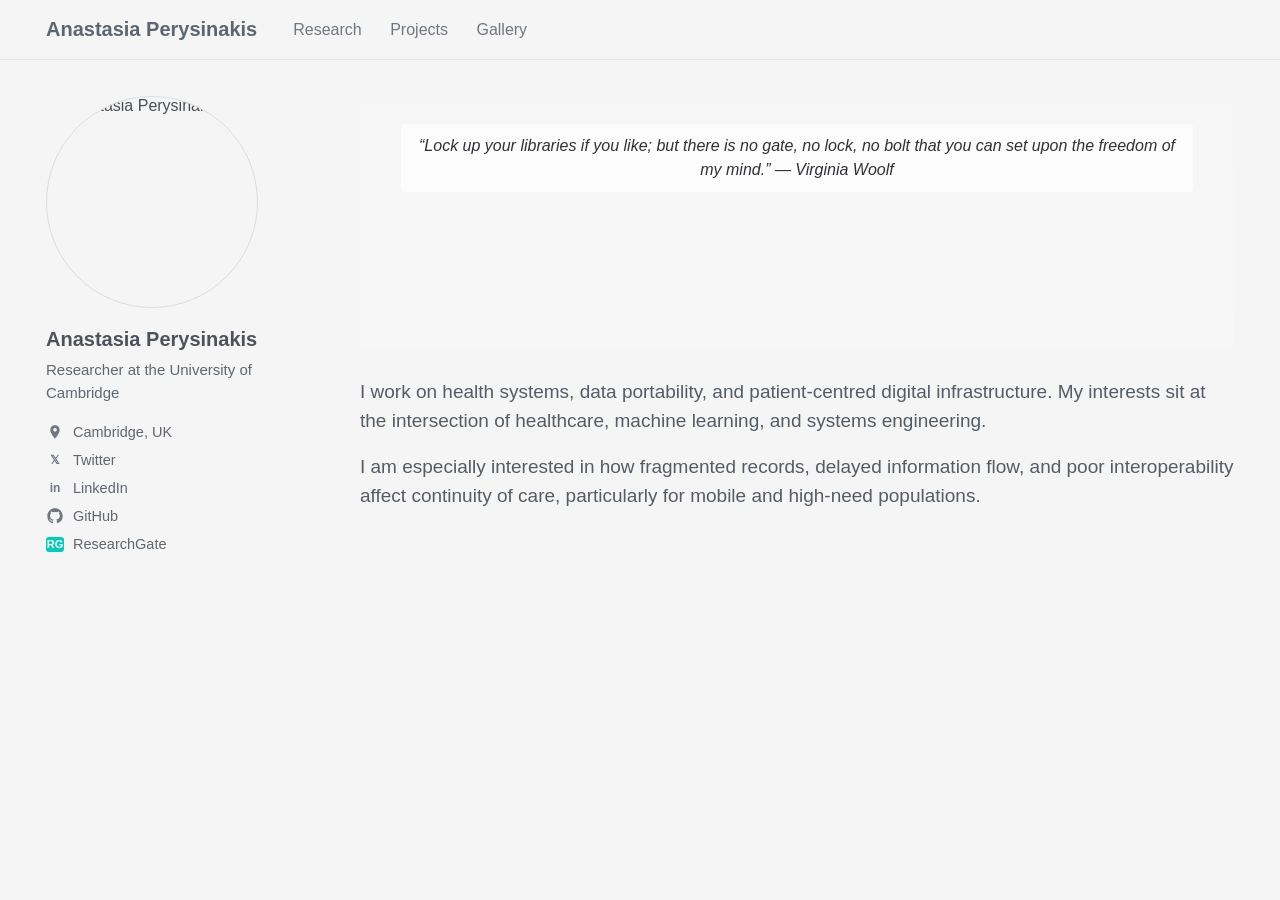
==== index.html @ 56e3ddc2 "Revise hero quote and author name in index.html Updated the quote in the hero banner and fixed the a" ====
<!DOCTYPE html>
<html lang="en">
<head>
  <meta charset="UTF-8" />
  <meta name="viewport" content="width=device-width, initial-scale=1.0" />
  <title>Anastasia Perysinakis</title>
  <link rel="stylesheet" href="style.css" />
</head>
<body>
  <header>
    <a class="site-title" href="/">Anastasia Perysinakis</a>
    <nav>
      <a href="research.html">Research</a>
      <a href="projects.html">Projects</a>
      <a href="photography.html">Gallery</a>
    </nav>
  </header>

  <div class="container">
    <aside class="sidebar">
      <img class="profile-pic" src="https://via.placeholder.com/300" alt="Anastasia Perysinakis" />

      <h2>Anastasia Perysinakis</h2>
      <p class="role">Researcher at the University of Cambridge</p>

      <div class="info-item">
        <span class="icon">
          <svg viewBox="0 0 24 24" width="16" height="16" fill="currentColor">
            <path d="M12 2C8.13 2 5 5.13 5 9c0 5.25 7 13 7 13s7-7.75 7-13c0-3.87-3.13-7-7-7zm0 9.5A2.5 2.5 0 1 1 12 6a2.5 2.5 0 0 1 0 5.5z"/>
          </svg>
        </span>
        <span>Cambridge, UK</span>
      </div>

      <a class="social-link" href="https://x.com/APerysinakis" target="_blank" rel="noopener noreferrer">
        <span class="icon">𝕏</span>
        <span>Twitter</span>
      </a>

      <a class="social-link" href="https://www.linkedin.com/in/anastasia-perysinakis/" target="_blank" rel="noopener noreferrer">
        <span class="icon">in</span>
        <span>LinkedIn</span>
      </a>

      <a class="social-link" href="https://github.com/AnastasiaPerysinakis/" target="_blank" rel="noopener noreferrer">
        <span class="icon">
          <svg viewBox="0 0 24 24" width="16" height="16" fill="currentColor" aria-hidden="true">
            <path d="M12 .5C5.65.5.5 5.65.5 12a11.5 11.5 0 0 0 7.86 10.92c.58.11.79-.25.79-.56 0-.27-.01-1.17-.02-2.12-3.2.7-3.88-1.36-3.88-1.36-.52-1.32-1.28-1.67-1.28-1.67-1.05-.72.08-.71.08-.71 1.16.08 1.77 1.19 1.77 1.19 1.03 1.76 2.7 1.25 3.36.96.1-.75.4-1.25.73-1.54-2.55-.29-5.23-1.27-5.23-5.66 0-1.25.45-2.27 1.18-3.08-.12-.29-.51-1.46.11-3.04 0 0 .96-.31 3.14 1.18A10.9 10.9 0 0 1 12 6.03c.97 0 1.95.13 2.86.38 2.18-1.49 3.13-1.18 3.13-1.18.63 1.58.24 2.75.12 3.04.73.81 1.18 1.83 1.18 3.08 0 4.4-2.69 5.36-5.25 5.65.41.35.78 1.04.78 2.1 0 1.52-.01 2.75-.01 3.13 0 .31.2.68.8.56A11.5 11.5 0 0 0 23.5 12C23.5 5.65 18.35.5 12 .5z"/>
          </svg>
        </span>
        <span>GitHub</span>
      </a>

      <a class="social-link" href="https://www.researchgate.net/profile/Anastasia-Perysinakis-2/" target="_blank" rel="noopener noreferrer">
        <span class="icon rg-icon">RG</span>
        <span>ResearchGate</span>
      </a>
    </aside>

    <main class="main">
      <div class="hero-banner">
        <div class="hero-quote">
          “Lock up your libraries if you like; but there is no gate, no lock, no bolt that you can set upon the freedom of my mind.” — Virginia Woolf
        </div>
      </div>

      <div class="intro-text">
        <p>
          I work on health systems, data portability, and patient-centred digital infrastructure. My interests sit at the intersection of healthcare, machine learning, and systems engineering.
        </p>
        <p>
          I am especially interested in how fragmented records, delayed information flow, and poor interoperability affect continuity of care, particularly for mobile and high-need populations.
        </p>
      </div>
    </main>
  </div>
</body>
</html>
---- style.css ----
body {
  margin: 0;
  font-family: -apple-system, BlinkMacSystemFont, "Segoe UI", Roboto, sans-serif;
  background: #f5f5f5;
  color: #4a4f57;
}

header {
  display: flex;
  align-items: center;
  gap: 36px;
  padding: 18px 46px;
  border-bottom: 1px solid #e3e3e3;
  background: #f5f5f5;
}

.site-title {
  font-size: 20px;
  font-weight: 700;
  color: #5b6672;
  text-decoration: none;
}

nav a {
  margin-right: 24px;
  text-decoration: none;
  color: #6f7781;
  font-size: 16px;
}

nav a:hover,
nav a.active {
  color: #4f79a8;
}

.container {
  max-width: 1280px;
  margin: 0 auto;
  display: flex;
  gap: 64px;
  padding: 36px 46px 56px;
  box-sizing: border-box;
}

.sidebar {
  width: 250px;
  flex-shrink: 0;
}

.profile-pic {
  width: 210px;
  height: 210px;
  border-radius: 50%;
  object-fit: cover;
  border: 1px solid #dddddd;
  display: block;
  margin-bottom: 20px;
}

.sidebar h2 {
  margin: 0 0 8px 0;
  font-size: 20px;
  color: #4d535c;
}

.sidebar .role {
  margin: 0 0 20px 0;
  color: #5f6770;
  font-size: 15px;
  line-height: 1.5;
}

.info-item,
.social-link {
  display: flex;
  align-items: center;
  gap: 9px;
  color: #5f6770;
  text-decoration: none;
  margin-bottom: 12px;
  font-size: 14.5px;
}

.social-link:hover {
  color: #4f79a8;
}

.icon {
  width: 18px;
  display: inline-flex;
  justify-content: center;
  align-items: center;
  font-size: 12px;
  font-weight: 600;
  color: #6f7781;
  flex-shrink: 0;
}

.icon svg {
  display: block;
}

.rg-icon {
  font-size: 11px;
  font-weight: 700;
  color: white;
  background: #00ccbb;
  border-radius: 3px;
  padding: 2px 4px;
  line-height: 1;
  box-sizing: border-box;
}

.main {
  flex: 1;
  min-width: 0;
}

/* New hero banner */
.hero-banner {
  width: 100%;
  max-width: 900px;
  height: 245px;
  margin: 8px 0 28px 0;
  border-radius: 2px;
  background-image:
    linear-gradient(to bottom, rgba(255, 255, 255, 0.08), rgba(255, 255, 255, 0.16)),
    url("aroomofonesown.jpg");
  background-size: cover;
  background-repeat: no-repeat;
  background-position: center 38%;
  display: flex;
  align-items: flex-start;
  justify-content: center;
  padding: 20px 24px;
  box-sizing: border-box;
}

.hero-quote {
  max-width: 92%;
  text-align: center;
  font-style: italic;
  font-size: 16px;
  line-height: 1.5;
  color: #2f3135;
  background: rgba(255, 255, 255, 0.7);
  padding: 10px 16px;
  border-radius: 4px;
}

.intro-text {
  max-width: 900px;
  font-size: 19px;
  line-height: 1.55;
  color: #555c65;
}

.intro-text p {
  margin: 0 0 16px 0;
}

.section {
  max-width: 950px;
}

.section h1 {
  font-size: 24px;
  margin: 4px 0 18px 0;
  color: #4a5059;
}

.section h2 {
  font-size: 18px;
  margin: 24px 0 8px 0;
  color: #4a5059;
  font-weight: 600;
}

.section p {
  font-size: 16px;
  line-height: 1.6;
  color: #596069;
}

.section ul {
  list-style: disc;
  padding-left: 20px;
  margin: 2px 0 18px 0;
}

.section li {
  font-size: 15.5px;
  line-height: 1.55;
  color: #6a717a;
  margin: 0 0 14px 0;
  padding-left: 2px;
}

.section li strong {
  font-weight: 500;
  color: #4a5059;
}

.section a {
  color: #58a4d8;
  text-decoration: none;
}

.section a:hover {
  text-decoration: underline;
}

.paper-meta {
  display: block;
  margin-top: 2px;
}

.photo-grid {
  column-count: 2;
  column-gap: 16px;
  max-width: 900px;
}

.photo-item {
  position: relative;
  break-inside: avoid;
  margin-bottom: 16px;
  overflow: hidden;
}

.photo-item img {
  width: 100%;
  height: auto;
  display: block;
  transition: transform 0.3s ease;
}

.photo-caption {
  position: absolute;
  inset: 0;
  background: rgba(0, 0, 0, 0.42);
  color: white;
  font-size: 15px;
  line-height: 1.4;
  display: flex;
  align-items: center;
  justify-content: center;
  text-align: center;
  padding: 12px;
  opacity: 0;
  transition: opacity 0.25s ease;
}

.photo-item:hover .photo-caption {
  opacity: 1;
}

.photo-item:hover img {
  transform: scale(1.02);
}

@media (max-width: 900px) {
  header {
    flex-wrap: wrap;
    gap: 14px;
    padding: 18px 20px;
  }

  .container {
    flex-direction: column;
    gap: 28px;
    padding: 28px 20px 40px;
  }

  .sidebar {
    width: 100%;
  }

  .profile-pic {
    width: 180px;
    height: 180px;
  }

  .hero-banner {
    height: 210px;
    padding: 16px 16px;
    background-position: center 40%;
  }

  .hero-quote {
    font-size: 14px;
    line-height: 1.45;
    max-width: 96%;
    padding: 8px 12px;
  }

  .photo-grid {
    column-count: 1;
  }
}
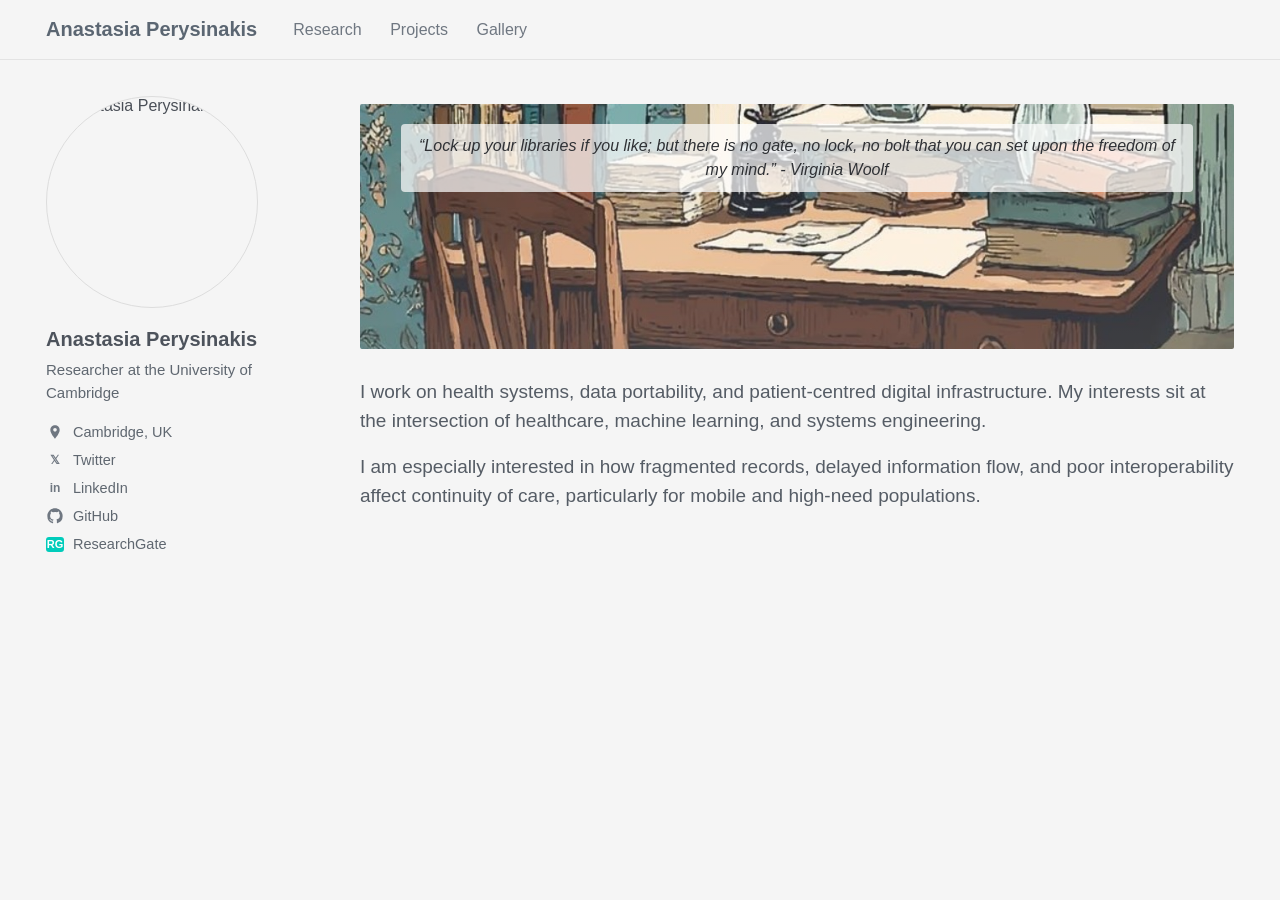
==== commit 00d8c24f: "Fix quote formatting in hero-quote section" ====
--- a/index.html
+++ b/index.html
@@ -60,7 +60,7 @@
     <main class="main">
       <div class="hero-banner">
         <div class="hero-quote">
-          “Lock up your libraries if you like; but there is no gate, no lock, no bolt that you can set upon the freedom of my mind.” — Virginia Woolf
+          “Lock up your libraries if you like; but there is no gate, no lock, no bolt that you can set upon the freedom of my mind.” - Virginia Woolf
         </div>
       </div>
 
--- a/style.css
+++ b/style.css
@@ -125,7 +125,7 @@
   border-radius: 2px;
   background-image:
     linear-gradient(to bottom, rgba(255, 255, 255, 0.08), rgba(255, 255, 255, 0.16)),
-    url("aroomofonesown.jpg");
+    url("images/aroomofonesown.jpg");
   background-size: cover;
   background-repeat: no-repeat;
   background-position: center 38%;
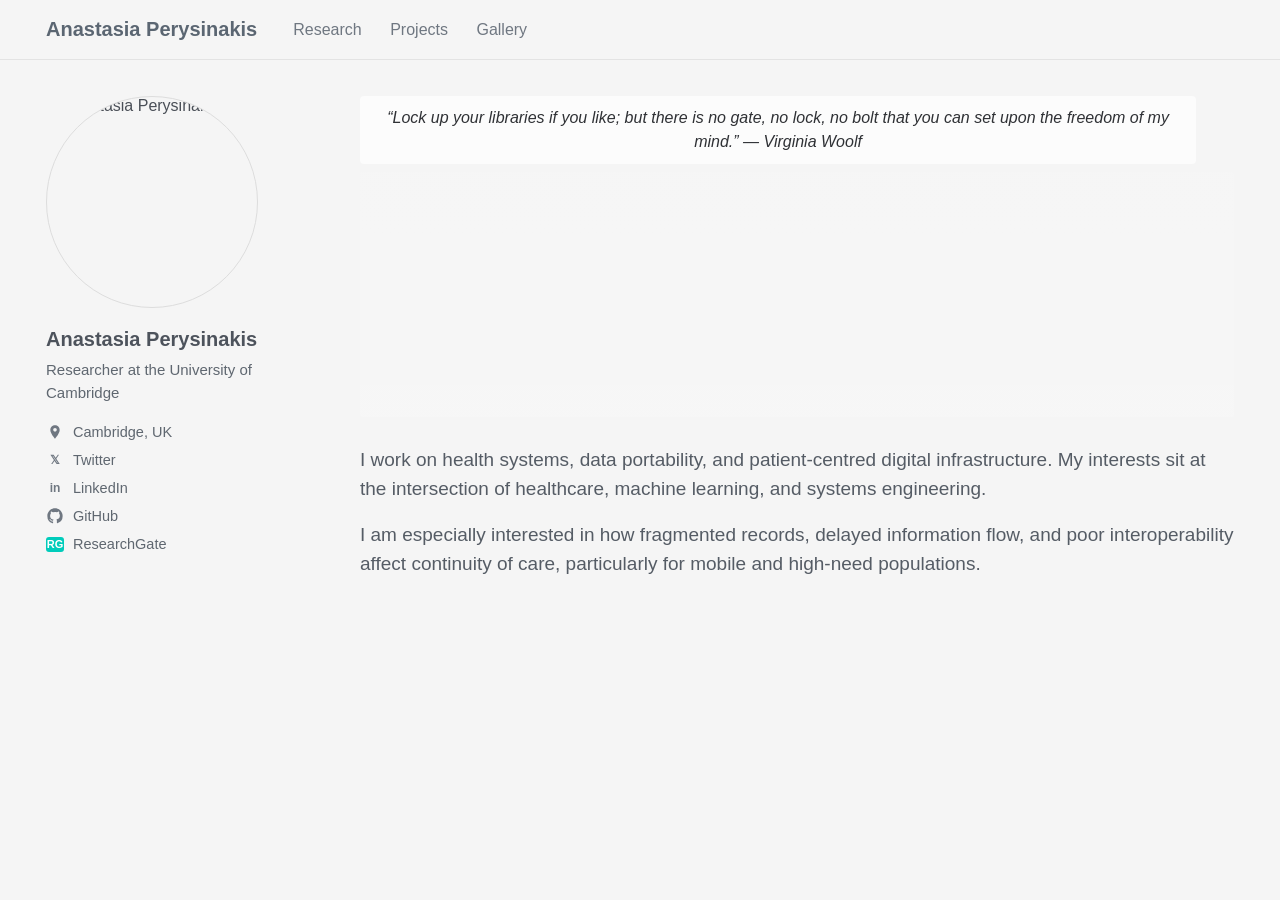
==== commit 33baa555: "Fix quotation marks in hero quote" ====
--- a/index.html
+++ b/index.html
@@ -58,10 +58,12 @@
     </aside>
 
     <main class="main">
-      <div class="hero-banner">
+      <div class="hero-block">
         <div class="hero-quote">
-          “Lock up your libraries if you like; but there is no gate, no lock, no bolt that you can set upon the freedom of my mind.” - Virginia Woolf
+          “Lock up your libraries if you like; but there is no gate, no lock, no bolt that you can set upon the freedom of my mind.” — Virginia Woolf
         </div>
+      
+        <div class="hero-banner"></div>
       </div>
 
       <div class="intro-text">
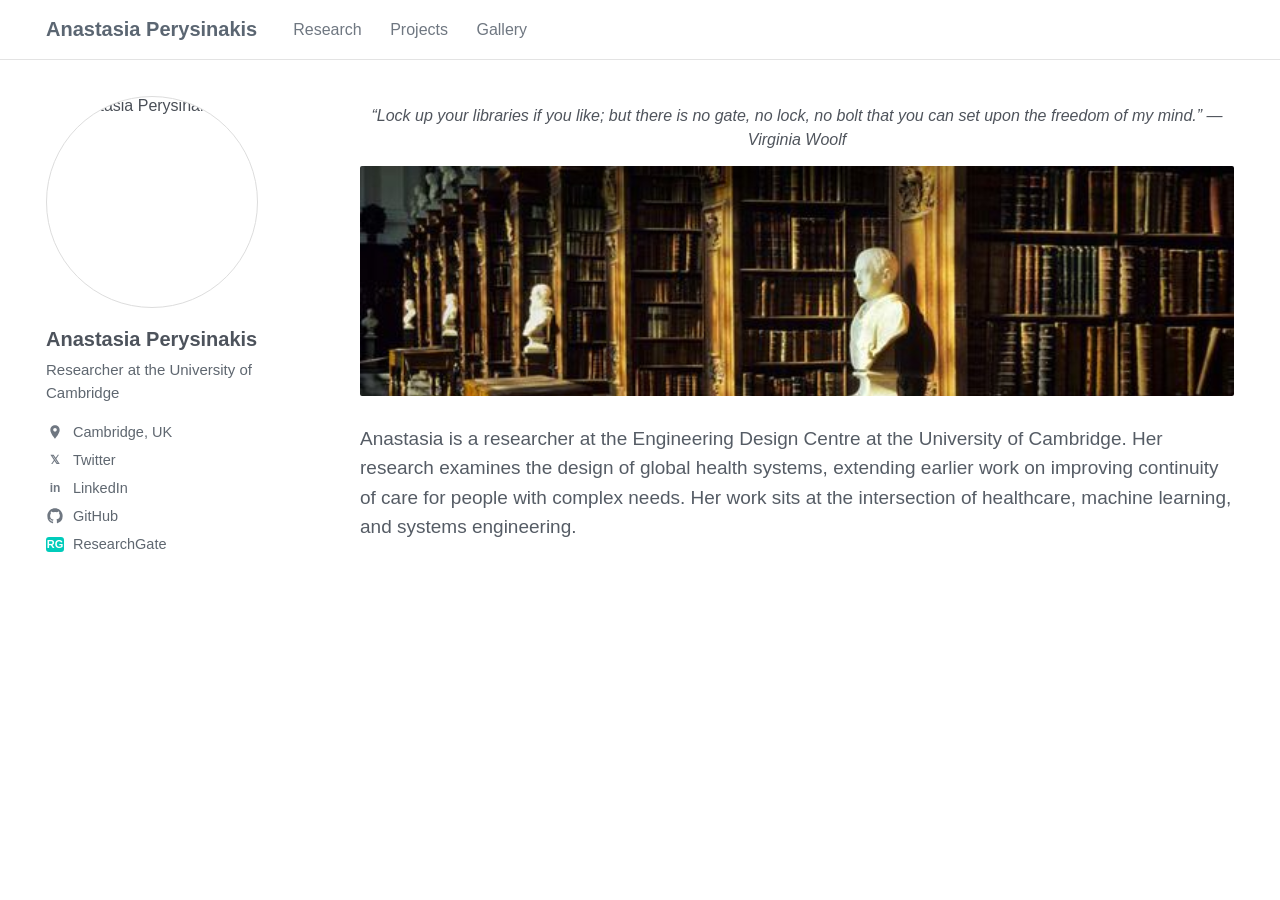
==== commit 54df0712: "Revise intro text to focus on research at Cambridge Updated the introduction text to provide a clear" ====
--- a/index.html
+++ b/index.html
@@ -68,10 +68,7 @@
 
       <div class="intro-text">
         <p>
-          I work on health systems, data portability, and patient-centred digital infrastructure. My interests sit at the intersection of healthcare, machine learning, and systems engineering.
-        </p>
-        <p>
-          I am especially interested in how fragmented records, delayed information flow, and poor interoperability affect continuity of care, particularly for mobile and high-need populations.
+          Anastasia is a researcher at the Engineering Design Centre at the University of Cambridge. Her research examines the design of global health systems, extending earlier work on improving continuity of care for people with complex needs.  Her work sits at the intersection of healthcare, machine learning, and systems engineering.
         </p>
       </div>
     </main>
--- a/style.css
+++ b/style.css
@@ -1,7 +1,7 @@
 body {
   margin: 0;
   font-family: -apple-system, BlinkMacSystemFont, "Segoe UI", Roboto, sans-serif;
-  background: #f5f5f5;
+  background: #ffffff;
   color: #4a4f57;
 }
 
@@ -11,7 +11,7 @@
   gap: 36px;
   padding: 18px 46px;
   border-bottom: 1px solid #e3e3e3;
-  background: #f5f5f5;
+  background: #ffffff;
 }
 
 .site-title {
@@ -116,36 +116,30 @@
   min-width: 0;
 }
 
-/* New hero banner */
-.hero-banner {
+/* Hero block: quote above image */
+.hero-block {
   width: 100%;
   max-width: 900px;
-  height: 245px;
   margin: 8px 0 28px 0;
-  border-radius: 2px;
-  background-image:
-    linear-gradient(to bottom, rgba(255, 255, 255, 0.08), rgba(255, 255, 255, 0.16)),
-    url("images/aroomofonesown.jpg");
-  background-size: cover;
-  background-repeat: no-repeat;
-  background-position: center 38%;
-  display: flex;
-  align-items: flex-start;
-  justify-content: center;
-  padding: 20px 24px;
-  box-sizing: border-box;
 }
 
 .hero-quote {
-  max-width: 92%;
   text-align: center;
   font-style: italic;
   font-size: 16px;
   line-height: 1.5;
-  color: #2f3135;
-  background: rgba(255, 255, 255, 0.7);
-  padding: 10px 16px;
-  border-radius: 4px;
+  color: #4f545c;
+  margin: 0 0 14px 0;
+}
+
+.hero-banner {
+  width: 100%;
+  height: 230px;
+  border-radius: 2px;
+  background-image: url("images/books.jpg");
+  background-size: cover;
+  background-repeat: no-repeat;
+  background-position: center center;
 }
 
 .intro-text {
@@ -281,17 +275,14 @@
     height: 180px;
   }
 
-  .hero-banner {
-    height: 210px;
-    padding: 16px 16px;
-    background-position: center 40%;
-  }
-
   .hero-quote {
     font-size: 14px;
     line-height: 1.45;
-    max-width: 96%;
-    padding: 8px 12px;
+    margin-bottom: 10px;
+  }
+
+  .hero-banner {
+    height: 190px;
   }
 
   .photo-grid {
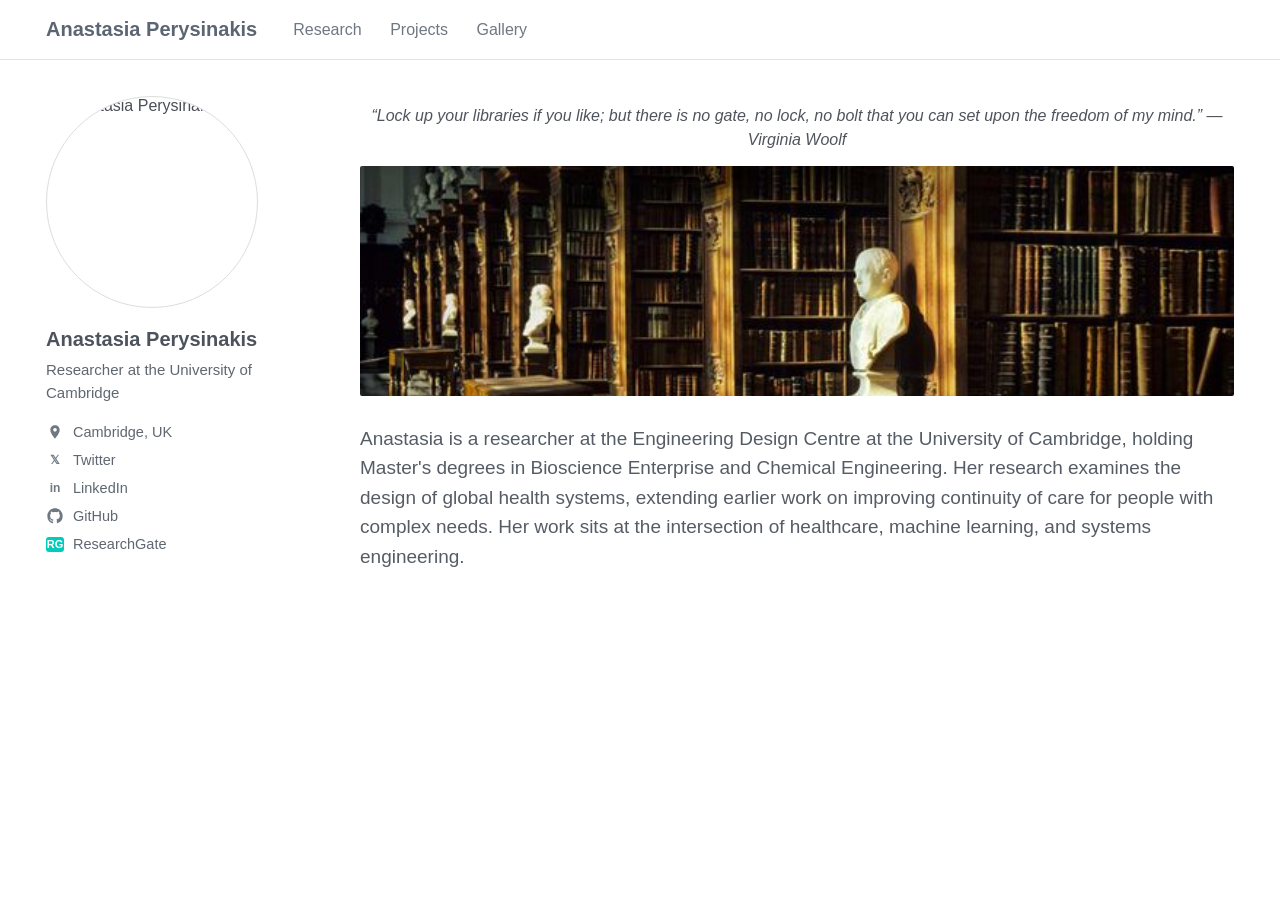
==== commit 31c96ed8: "Update researcher introduction with additional qualifications" ====
--- a/index.html
+++ b/index.html
@@ -68,7 +68,7 @@
 
       <div class="intro-text">
         <p>
-          Anastasia is a researcher at the Engineering Design Centre at the University of Cambridge. Her research examines the design of global health systems, extending earlier work on improving continuity of care for people with complex needs.  Her work sits at the intersection of healthcare, machine learning, and systems engineering.
+          Anastasia is a researcher at the Engineering Design Centre at the University of Cambridge, holding Master's degrees in Bioscience Enterprise and Chemical Engineering. Her research examines the design of global health systems, extending earlier work on improving continuity of care for people with complex needs.  Her work sits at the intersection of healthcare, machine learning, and systems engineering.
         </p>
       </div>
     </main>
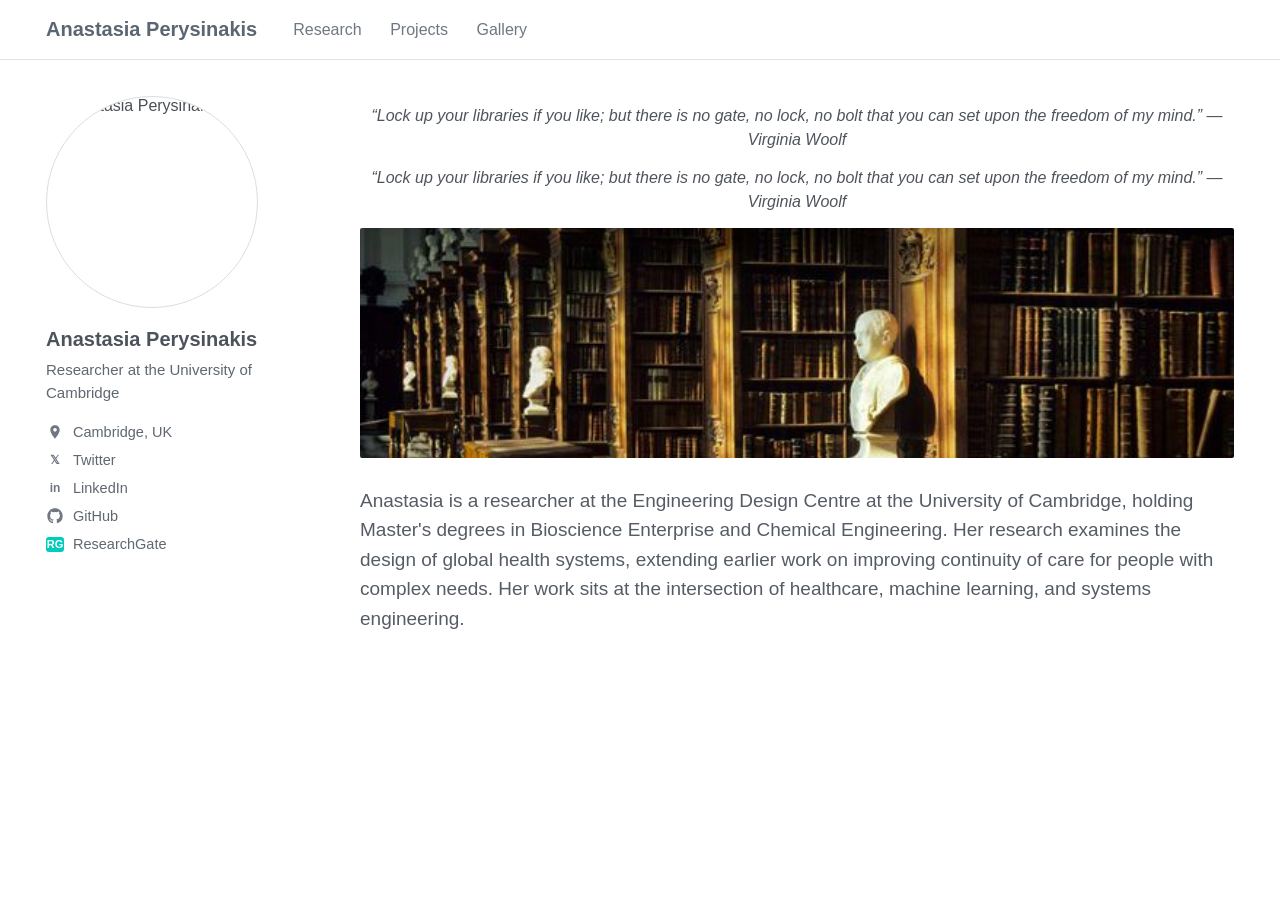
==== commit 895ee24b: "Update index.html" ====
--- a/index.html
+++ b/index.html
@@ -63,9 +63,15 @@
           “Lock up your libraries if you like; but there is no gate, no lock, no bolt that you can set upon the freedom of my mind.” — Virginia Woolf
         </div>
       
-        <div class="hero-banner"></div>
-      </div>
-
+       <div class="hero-block">
+          <div class="hero-quote">
+            “Lock up your libraries if you like; but there is no gate, no lock, no bolt that you can set upon the freedom of my mind.” — Virginia Woolf
+          </div>
+        
+          <div class="hero-banner">
+            <div class="hero-caption">Wren Library - Trinity College, Cambridge</div>
+          </div>
+        </div>
       <div class="intro-text">
         <p>
           Anastasia is a researcher at the Engineering Design Centre at the University of Cambridge, holding Master's degrees in Bioscience Enterprise and Chemical Engineering. Her research examines the design of global health systems, extending earlier work on improving continuity of care for people with complex needs.  Her work sits at the intersection of healthcare, machine learning, and systems engineering.
--- a/style.css
+++ b/style.css
@@ -133,6 +133,7 @@
 }
 
 .hero-banner {
+  position: relative;
   width: 100%;
   height: 230px;
   border-radius: 2px;
@@ -140,6 +141,27 @@
   background-size: cover;
   background-repeat: no-repeat;
   background-position: center center;
+  overflow: hidden;
+}
+
+.hero-caption {
+  position: absolute;
+  inset: 0;
+  background: rgba(0, 0, 0, 0.35);
+  color: white;
+  font-size: 16px;
+  line-height: 1.4;
+  display: flex;
+  align-items: center;
+  justify-content: center;
+  text-align: center;
+  padding: 12px;
+  opacity: 0;
+  transition: opacity 0.25s ease;
+}
+
+.hero-banner:hover .hero-caption {
+  opacity: 1;
 }
 
 .intro-text {
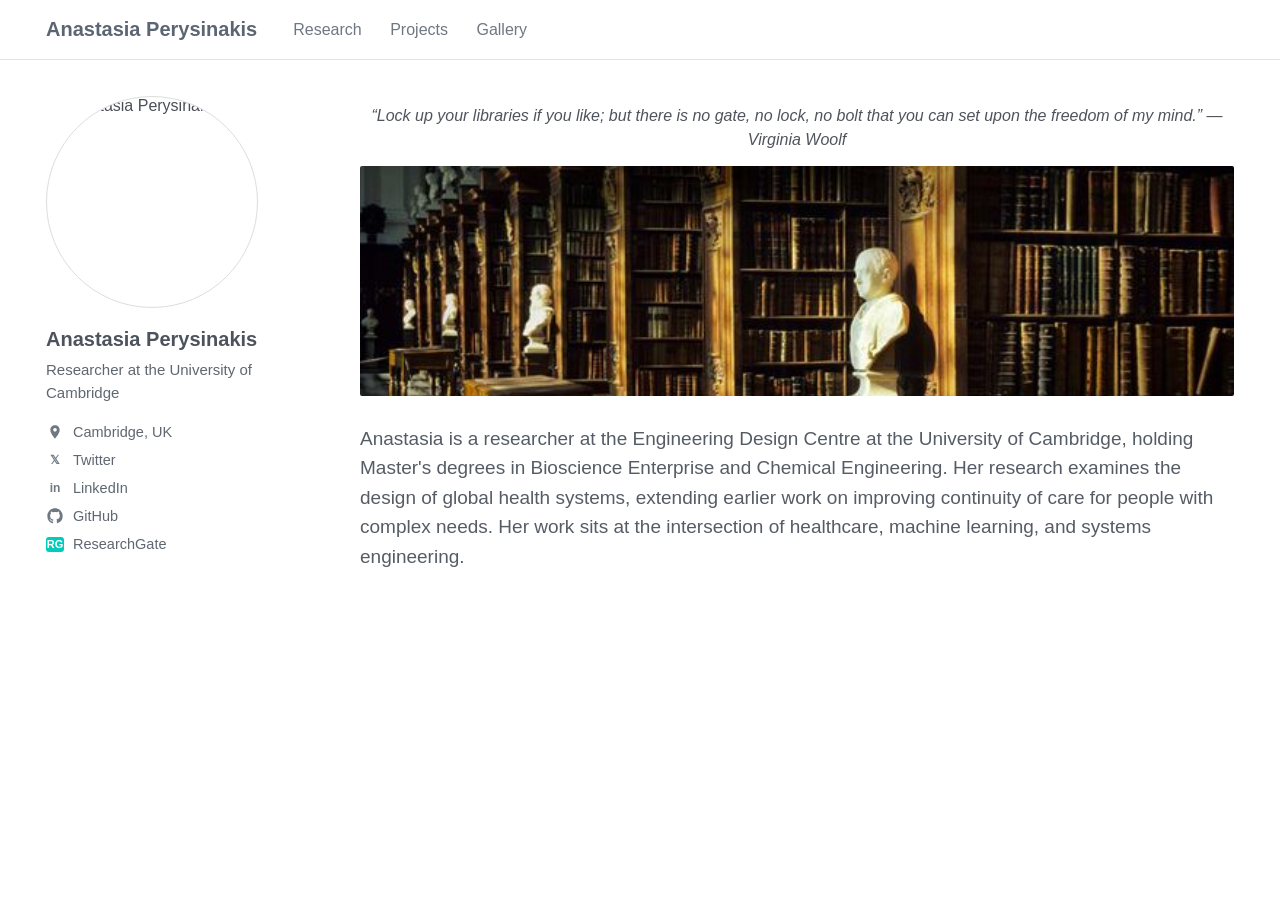
==== commit 567ccc62: "Update index.html" ====
--- a/index.html
+++ b/index.html
@@ -63,11 +63,6 @@
           “Lock up your libraries if you like; but there is no gate, no lock, no bolt that you can set upon the freedom of my mind.” — Virginia Woolf
         </div>
       
-       <div class="hero-block">
-          <div class="hero-quote">
-            “Lock up your libraries if you like; but there is no gate, no lock, no bolt that you can set upon the freedom of my mind.” — Virginia Woolf
-          </div>
-        
           <div class="hero-banner">
             <div class="hero-caption">Wren Library - Trinity College, Cambridge</div>
           </div>
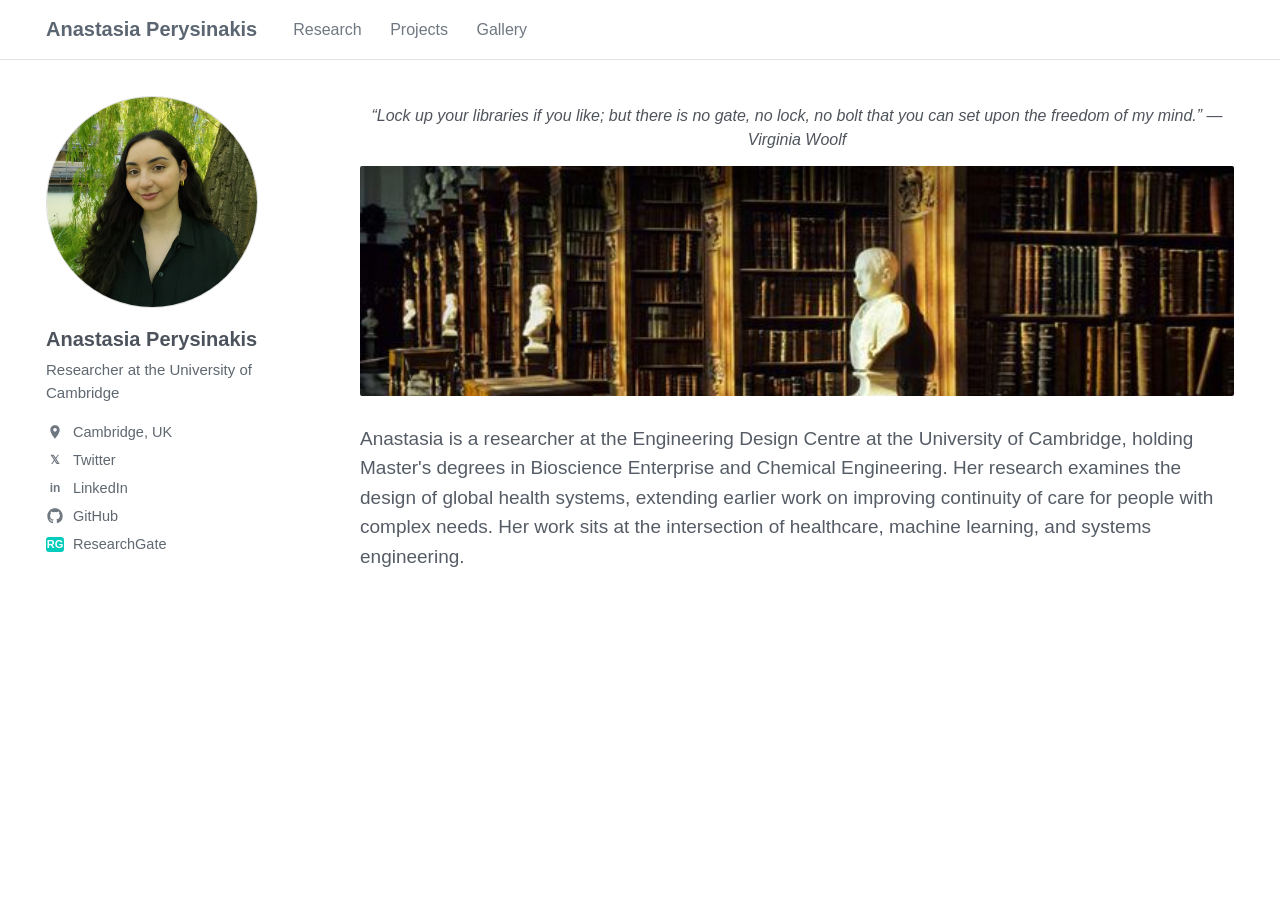
==== commit 9dfb55ae: "Update index.html" ====
--- a/index.html
+++ b/index.html
@@ -18,7 +18,7 @@
 
   <div class="container">
     <aside class="sidebar">
-      <img class="profile-pic" src="https://via.placeholder.com/300" alt="Anastasia Perysinakis" />
+      <img class="profile-pic" src="images/profile2.jpeg" alt="Anastasia Perysinakis" />
 
       <h2>Anastasia Perysinakis</h2>
       <p class="role">Researcher at the University of Cambridge</p>
--- a/style.css
+++ b/style.css
@@ -6,6 +6,9 @@
 }
 
 header {
+  position: sticky;
+  top: 0;
+  z-index: 1000;
   display: flex;
   align-items: center;
   gap: 36px;
